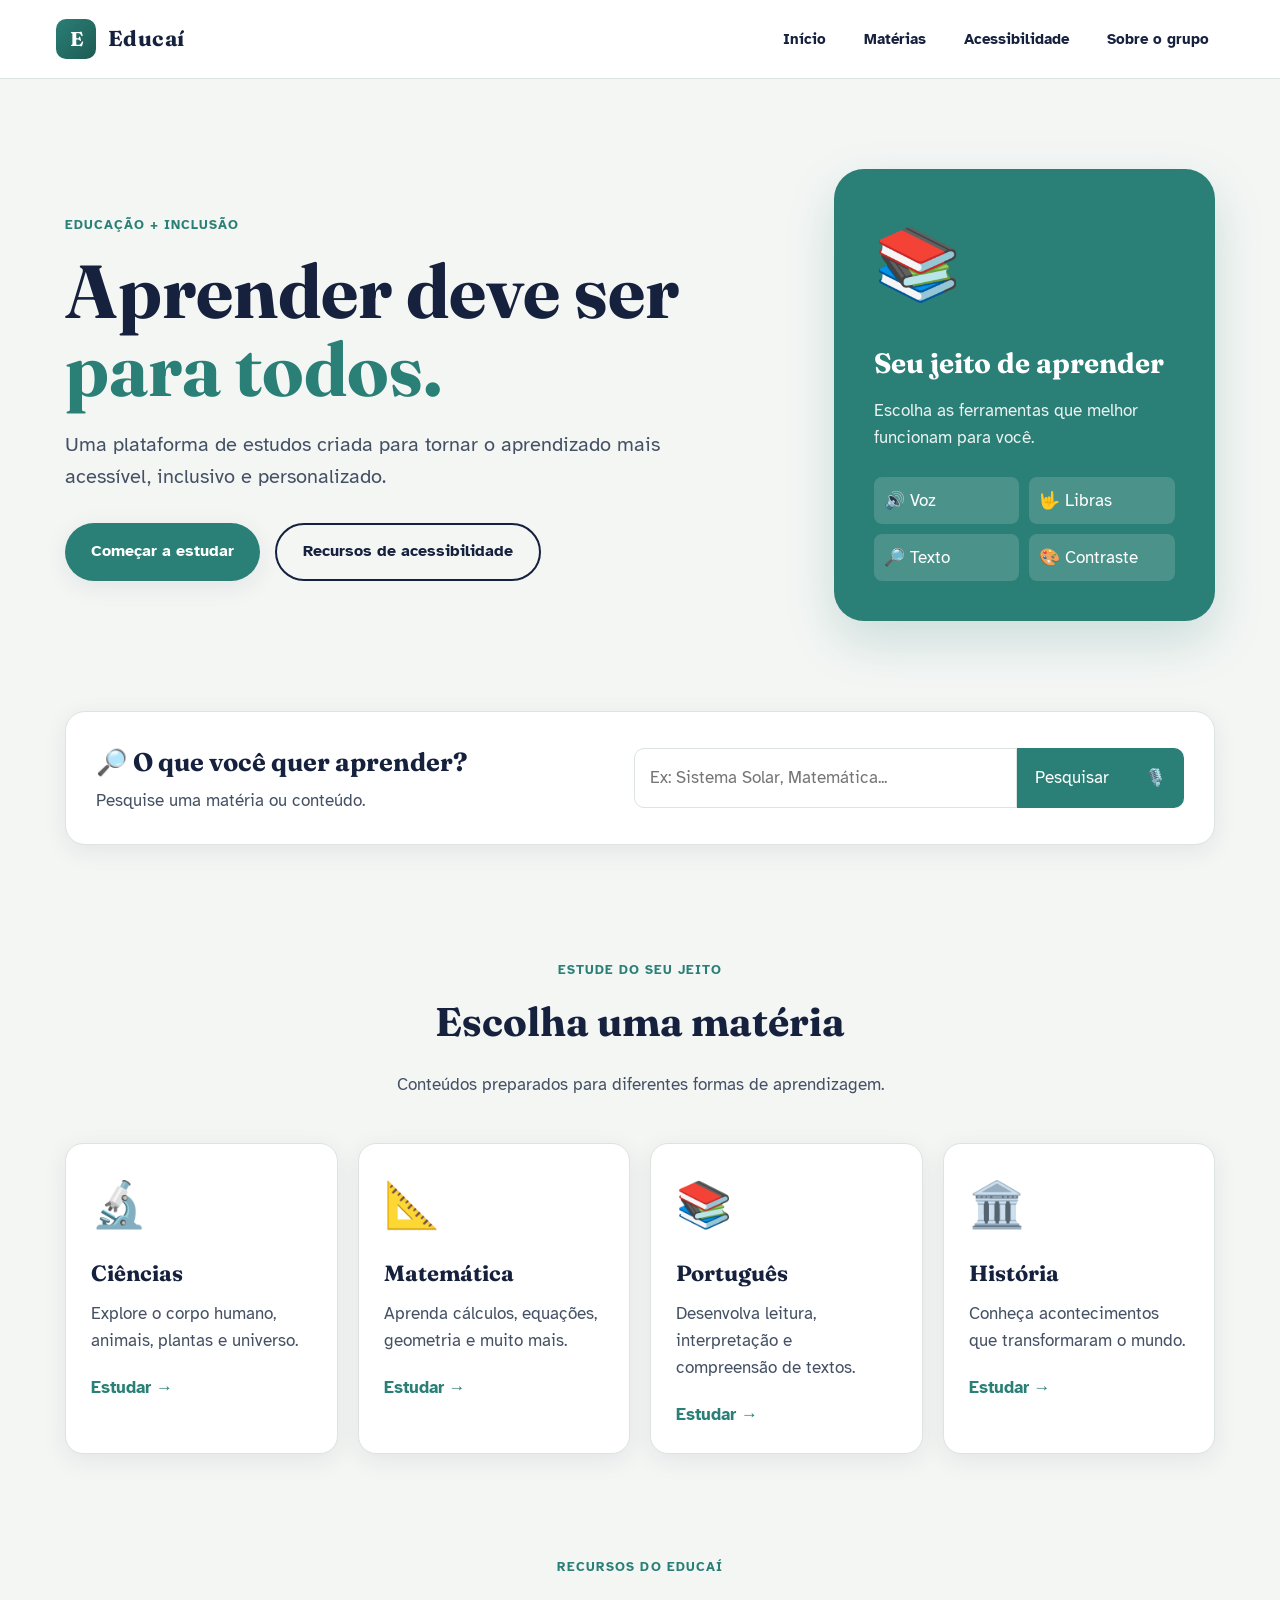
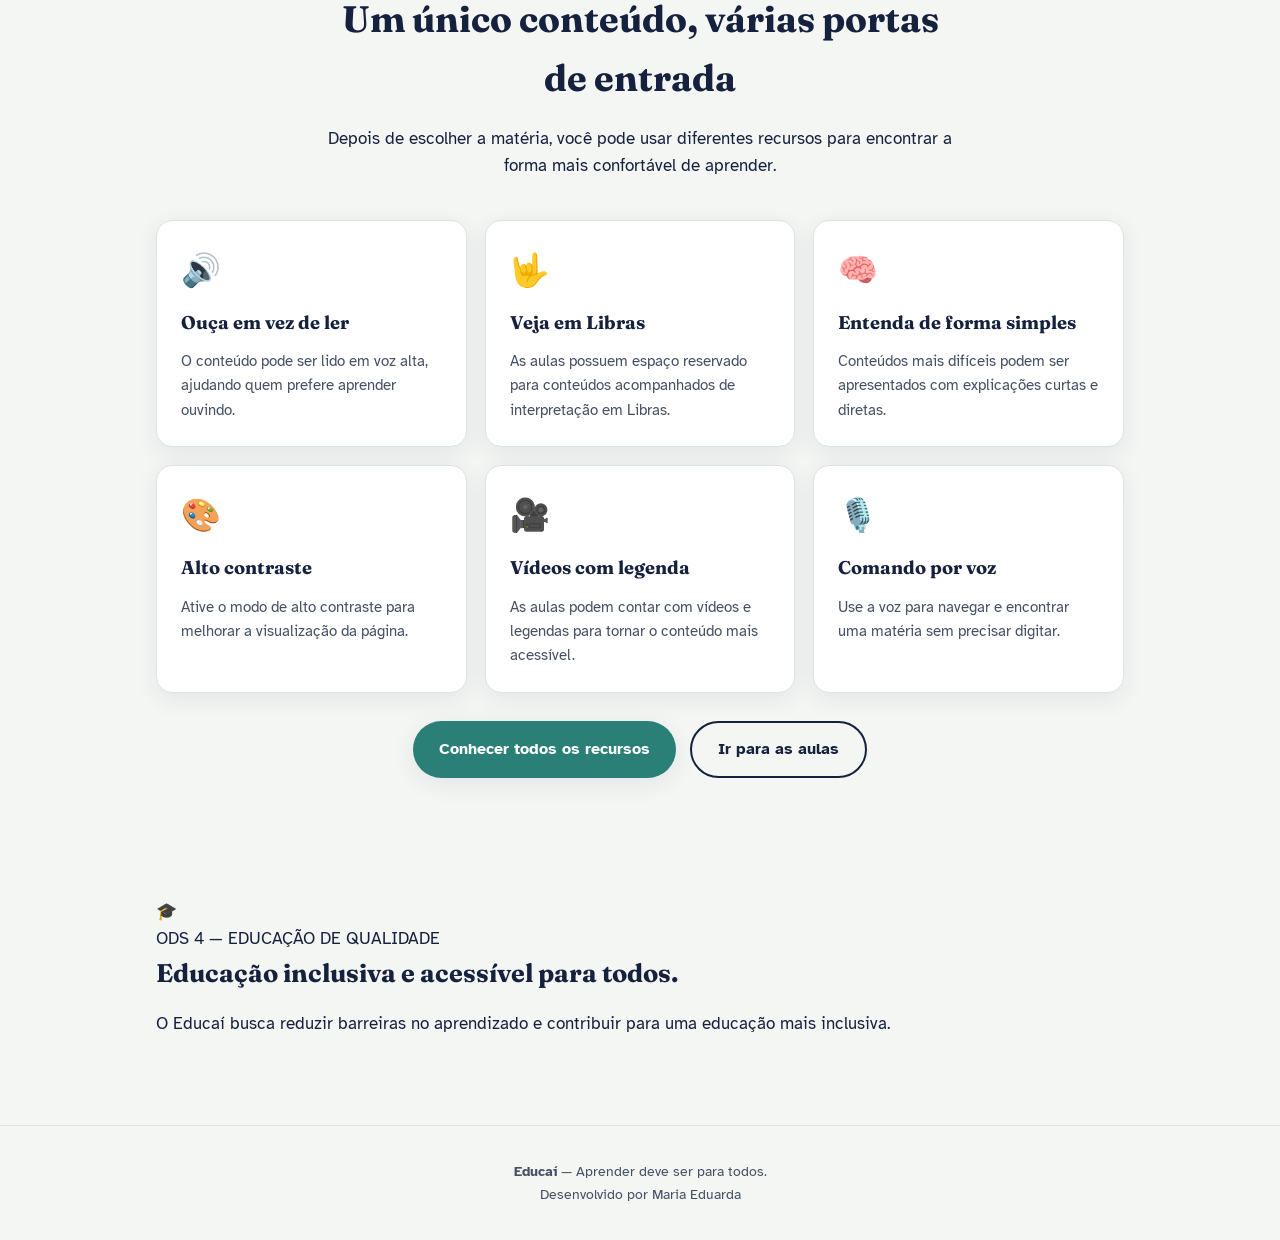
==== index.html @ 74d51c13 "inicio" ====
<!DOCTYPE html>
<html lang="en">
<head>
    <meta charset="UTF-8">
    <meta name="viewport" content="width=device-width, initial-scale=1.0">
    <title>Educaí - Aprender deve ser para todos</title>
    <link rel="stylesheet" href="css/style.css">
</head>
<body class="inicio">
<header class="top">
  <a class="logo" href="index.html" aria-label="Educaí - Início">
    <div class="logo-mark" aria-hidden="true">E</div>
    <span class="logo-text">Educaí</span>
  </a>
  <nav class="top-links" aria-label="Navegação principal">
    <a href="index.html" data-nav="inicio">Início</a>
    <a href="materias.html" data-nav="materias">Matérias</a>
    <a href="acessibilidade.html" data-nav="acessibilidade">Acessibilidade</a>
    <a href="sobre.html" data-nav="sobre">Sobre o grupo</a>
  </nav>
</header>

<main id="conteudo-principal">
  <section class="hero" id="inicio">
    <div class="hero-texto">
      <span class="tag">EDUCAÇÃO + INCLUSÃO</span>
      <h1>Aprender deve ser <span>para todos.</span></h1>
      <p>Uma plataforma de estudos criada para tornar o aprendizado mais acessível, inclusivo e personalizado.</p>

      <div class="botoes">
        <a href="#materias" class="btn btn-primary">Começar a estudar</a>
        <a href="acessibilidade.html" class="btn btn-ghost">Recursos de acessibilidade</a>
      </div>
    </div>

    <div class="hero-card" aria-label="Recursos de aprendizagem do Educaí">
      <div class="icone-grande">📚</div>
      <h2>Seu jeito de aprender</h2>
      <p>Escolha as ferramentas que melhor funcionam para você.</p>
      <div class="mini-recursos">
        <span>🔊 Voz</span>
        <span>🤟 Libras</span>
        <span>🔎 Texto</span>
        <span>🎨 Contraste</span>
      </div>
    </div>
  </section>

  <section class="pesquisa" aria-label="Pesquisa de conteúdos">
    <div>
      <h2>🔎 O que você quer aprender?</h2>
      <p>Pesquise uma matéria ou conteúdo.</p>
    </div>
    <form class="barra-pesquisa" id="form-pesquisa">
      <input type="text" id="pesquisa" placeholder="Ex: Sistema Solar, Matemática..." aria-label="Pesquisar conteúdo">
      <button type="submit">Pesquisar</button>
      <button type="button" class="voz" id="mic-search" aria-label="Pesquisar por voz" title="Pesquisar por voz">🎙️</button>
    </form>
  </section>

  <section class="materias" id="materias">
    <div class="titulo-secao">
      <span>ESTUDE DO SEU JEITO</span>
      <h2>Escolha uma matéria</h2>
      <p>Conteúdos preparados para diferentes formas de aprendizagem.</p>
    </div>

    <div class="cards-materias">
      <a href="materias.html#ciencias" class="materia">
        <div class="materia-icone">🔬</div>
        <h3>Ciências</h3>
        <p>Explore o corpo humano, animais, plantas e universo.</p>
        <span>Estudar →</span>
      </a>
      <a href="materias.html#matematica" class="materia">
        <div class="materia-icone">📐</div>
        <h3>Matemática</h3>
        <p>Aprenda cálculos, equações, geometria e muito mais.</p>
        <span>Estudar →</span>
      </a>
      <a href="materias.html#portugues" class="materia">
        <div class="materia-icone">📚</div>
        <h3>Português</h3>
        <p>Desenvolva leitura, interpretação e compreensão de textos.</p>
        <span>Estudar →</span>
      </a>
      <a href="materias.html#historia" class="materia">
        <div class="materia-icone">🏛️</div>
        <h3>História</h3>
        <p>Conheça acontecimentos que transformaram o mundo.</p>
        <span>Estudar →</span>
      </a>
    </div>
  </section>

  <section id="recursos-integrados">
    <div class="section-head">
      <p class="section-eyebrow">Recursos do Educaí</p>
      <h2>Um único conteúdo, várias portas de entrada</h2>
      <p>Depois de escolher a matéria, você pode usar diferentes recursos para encontrar a forma mais confortável de aprender.</p>
    </div>

    <div class="feature-grid">
      <div class="feature-card">
        <span class="emoji">🔊</span>
        <h3>Ouça em vez de ler</h3>
        <p>O conteúdo pode ser lido em voz alta, ajudando quem prefere aprender ouvindo.</p>
      </div>
      <div class="feature-card">
        <span class="emoji">🤟</span>
        <h3>Veja em Libras</h3>
        <p>As aulas possuem espaço reservado para conteúdos acompanhados de interpretação em Libras.</p>
      </div>
      <div class="feature-card">
        <span class="emoji">🧠</span>
        <h3>Entenda de forma simples</h3>
        <p>Conteúdos mais difíceis podem ser apresentados com explicações curtas e diretas.</p>
      </div>
      <div class="feature-card">
        <span class="emoji">🎨</span>
        <h3>Alto contraste</h3>
        <p>Ative o modo de alto contraste para melhorar a visualização da página.</p>
      </div>
      <div class="feature-card">
        <span class="emoji">🎥</span>
        <h3>Vídeos com legenda</h3>
        <p>As aulas podem contar com vídeos e legendas para tornar o conteúdo mais acessível.</p>
      </div>
      <div class="feature-card">
        <span class="emoji">🎙️</span>
        <h3>Comando por voz</h3>
        <p>Use a voz para navegar e encontrar uma matéria sem precisar digitar.</p>
      </div>
    </div>

    <div class="cta-row">
      <a class="btn btn-primary" href="acessibilidade.html">Conhecer todos os recursos</a>
      <a class="btn btn-ghost" href="materias.html">Ir para as aulas</a>
    </div>
  </section>

  <section class="ods" aria-label="Objetivo de Desenvolvimento Sustentável 4">
    <div class="ods-icon">🎓</div>
    <div>
      <span>ODS 4 — EDUCAÇÃO DE QUALIDADE</span>
      <h2>Educação inclusiva e acessível para todos.</h2>
      <p>O Educaí busca reduzir barreiras no aprendizado e contribuir para uma educação mais inclusiva.</p>
    </div>
  </section>
</main>

<footer>
  <strong>Educaí</strong> — Aprender deve ser para todos. <br>
  <span>Desenvolvido por Maria Eduarda</span>
</footer>
















</body>
</html>
---- css/style.css ----
@import url('https://fonts.googleapis.com/css2?family=Fraunces:ital,wght@0,500;0,600;0,700;1,500&family=Atkinson+Hyperlegible:wght@400;700&display=swap');

:root{
  --bg: #F4F6F4;
  --surface: #FFFFFF;
  --ink: #16213E;
  --ink-soft: #445064;
  --teal: #2A7F76;
  --teal-dark: #1E5B54;
  --gold: #C98A2C;
  --line: #DDE3DE;
  --radius: 16px;
  --font-scale: 1;
  --shadow: 0 6px 24px rgba(22,33,62,0.08);
}
body.contrast{
  --bg: #000000;
  --surface: #0A0A0A;
  --ink: #FFFFFF;
  --ink-soft: #FFEB99;
  --teal: #6BE4D6;
  --teal-dark: #6BE4D6;
  --gold: #FFD166;
  --line: #FFFFFF;
  --shadow: none;
}
*{box-sizing:border-box;}
html{scroll-behavior:smooth;}
body{
  margin:0;
  background:var(--bg);
  color:var(--ink);
  font-family:'Atkinson Hyperlegible', sans-serif;
  font-size:calc(17px * var(--font-scale));
  line-height:1.6;
  transition:background .25s ease, color .25s ease;
}
h1,h2,h3{font-family:'Fraunces', serif; color:var(--ink); margin:0 0 .4em;}
a{color:inherit;}
.skip-link{
  position:absolute; left:-999px; top:0; background:var(--teal); color:#fff;
  padding:10px 16px; border-radius:0 0 8px 0; z-index:200;
}
.skip-link:focus{left:0;}

/* Braille dot motif — signature element */
.braille-row{ display:flex; gap:10px; align-items:center; }
.braille-cell{ display:inline-grid; grid-template-columns:repeat(2,6px); grid-template-rows:repeat(3,6px); gap:3px; }
.braille-cell span{ width:6px; height:6px; border-radius:50%; background:var(--gold); opacity:.35; }
.braille-cell span.on{ opacity:1; }

header.top{
  display:flex; align-items:center; justify-content:space-between;
  padding:18px clamp(20px,5vw,56px);
  border-bottom:1px solid var(--line);
  background:var(--surface);
  position:sticky; top:0; z-index:50;
  flex-wrap:wrap; gap:14px;
}
.logo{ display:flex; align-items:center; gap:12px; text-decoration:none; }
.logo-mark{
  width:40px;height:40px;border-radius:10px;
  background:linear-gradient(135deg,var(--teal),var(--teal-dark));
  display:grid;place-items:center;color:#fff;font-family:'Fraunces',serif;font-weight:700;font-size:20px;
  flex-shrink:0;
}
.logo-text{font-family:'Fraunces',serif;font-weight:700;font-size:1.35rem;letter-spacing:.02em;color:var(--ink);}
nav.top-links{display:flex; gap:8px; font-weight:700; font-size:.95rem; flex-wrap:wrap;}
nav.top-links a{
  text-decoration:none; padding:8px 14px; border-radius:999px; border:1.5px solid transparent;
}
nav.top-links a:hover, nav.top-links a:focus-visible{border-color:var(--gold);}
nav.top-links a.active{ background:var(--teal); color:#fff; }

.page-hero{
  padding:clamp(36px,6vw,64px) clamp(20px,5vw,56px) 34px;
  text-align:center; max-width:920px; margin:0 auto;
}
.page-hero .braille-row{justify-content:center; margin-bottom:20px;}
.page-hero h1{ font-size:clamp(2rem,4.4vw,3.1rem); line-height:1.08; }
.page-hero h1 em{ font-style:normal; color:var(--teal); }
.page-hero p.lede{ font-size:1.15rem; color:var(--ink-soft); max-width:640px; margin:16px auto 0;}

.cta-row{display:flex; gap:14px; justify-content:center; flex-wrap:wrap; margin-top:28px;}
.btn{
  font:inherit; font-weight:700; border:none; border-radius:999px;
  padding:14px 26px; cursor:pointer; font-size:1rem; text-decoration:none; display:inline-flex; align-items:center; gap:8px;
  transition:transform .15s ease, box-shadow .15s ease;
}
.btn:focus-visible, button:focus-visible, [tabindex]:focus-visible, a:focus-visible{
  outline:3px solid var(--gold); outline-offset:3px;
}
.btn-primary{ background:var(--teal); color:#fff; box-shadow:var(--shadow);}
.btn-primary:hover{ transform:translateY(-2px); }
.btn-ghost{ background:transparent; border:2px solid var(--ink); color:var(--ink); }

section{ padding:20px clamp(20px,5vw,56px) 70px; max-width:1080px; margin:0 auto; }
section.narrow{ max-width:820px; }
.section-eyebrow{ font-weight:700; color:var(--teal); letter-spacing:.08em; text-transform:uppercase; font-size:.8rem; }
.section-head{ text-align:center; max-width:640px; margin:0 auto 40px; }
.section-head h2{ font-size:clamp(1.7rem,3vw,2.3rem); }

.subjects{ display:grid; grid-template-columns:repeat(auto-fit,minmax(190px,1fr)); gap:18px; }
.subject-card{
  background:var(--surface); border:1px solid var(--line); border-radius:var(--radius);
  padding:22px; text-align:left; cursor:pointer; font:inherit; color:var(--ink);
  box-shadow:var(--shadow); display:flex; flex-direction:column; gap:10px; text-decoration:none;
}
.subject-card:hover, .subject-card.active{ border-color:var(--teal); transform:translateY(-3px); }
.subject-card .emoji{ font-size:1.8rem; }
.subject-card h3{ font-size:1.05rem; margin:0; }
.subject-card p{ margin:0; font-size:.9rem; color:var(--ink-soft); }

/* Lesson viewer */
.lesson{
  background:var(--surface); border:1px solid var(--line); border-radius:var(--radius);
  box-shadow:var(--shadow); overflow:hidden; margin-top:10px;
}
.lesson-toolbar{
  display:flex; flex-wrap:wrap; gap:8px; padding:16px 20px;
  background:var(--bg); border-bottom:1px solid var(--line);
}
.tool-btn{
  display:flex; align-items:center; gap:8px; font:inherit; font-weight:700; font-size:.88rem;
  background:var(--surface); border:1.5px solid var(--line); color:var(--ink);
  border-radius:999px; padding:9px 16px; cursor:pointer;
}
.tool-btn[aria-pressed="true"]{ background:var(--teal); color:#fff; border-color:var(--teal); }
.tool-btn:hover{ border-color:var(--teal); }

.lesson-body{ padding:clamp(20px,4vw,36px); display:grid; gap:26px; grid-template-columns:1.5fr 1fr; }
@media (max-width:760px){ .lesson-body{ grid-template-columns:1fr; } }

.lesson-text h3{ font-size:1.5rem; margin-bottom:14px; }
.lesson-text p{ margin:0 0 14px; }
.lesson-text .simple-badge{
  display:inline-block; font-size:.75rem; font-weight:700; color:var(--teal-dark);
  background:color-mix(in srgb, var(--teal) 15%, transparent); padding:4px 10px; border-radius:999px; margin-bottom:12px;
}

.libras-box{
  border:2px dashed var(--teal); border-radius:12px; background:color-mix(in srgb, var(--teal) 6%, transparent);
  padding:22px; text-align:center; display:none; flex-direction:column; align-items:center; gap:10px;
}
.libras-box.show{ display:flex; }
.libras-box .hand{ font-size:2.4rem; }

video{ width:100%; border-radius:12px; display:block; background:#000; }
.video-wrap{ position:relative; }
.caption-toggle{ position:absolute; bottom:10px; right:10px; }

.activity{ margin-top:22px; padding-top:22px; border-top:1px solid var(--line); }
.activity label{ display:block; font-weight:700; margin-bottom:10px; }
.activity .answer-row{ display:flex; gap:10px; flex-wrap:wrap; }
.activity input[type=text]{
  flex:1; min-width:200px; padding:12px 14px; border-radius:10px; border:1.5px solid var(--line);
  font:inherit; background:var(--surface); color:var(--ink);
}
.activity-feedback{ margin-top:10px; font-weight:700; }
.activity-feedback.ok{ color:var(--teal-dark); }

.voice-search{
  display:flex; gap:8px; max-width:520px; margin:0 auto 8px;
  background:var(--surface); border:1.5px solid var(--line); border-radius:999px; padding:6px 6px 6px 18px;
}
.voice-search input{ flex:1; border:none; background:transparent; font:inherit; color:var(--ink); }
.voice-search input:focus{ outline:none; }
.mic-btn{
  width:42px; height:42px; border-radius:50%; border:none; cursor:pointer;
  background:var(--teal); color:#fff; font-size:1.1rem; display:grid; place-items:center; flex-shrink:0;
}
.mic-btn.listening{ background:#D9534F; animation:pulse 1s infinite; }
@keyframes pulse{ 0%,100%{ box-shadow:0 0 0 0 rgba(217,83,79,.5);} 50%{ box-shadow:0 0 0 10px rgba(217,83,79,0);} }
.voice-hint{ text-align:center; font-size:.85rem; color:var(--ink-soft); }

/* Feature grid (Acessibilidade page) */
.feature-grid{ display:grid; grid-template-columns:repeat(auto-fit,minmax(260px,1fr)); gap:18px; }
.feature-card{
  background:var(--surface); border:1px solid var(--line); border-radius:var(--radius);
  padding:24px; box-shadow:var(--shadow); display:flex; flex-direction:column; gap:12px;
}
.feature-card .emoji{ font-size:2rem; }
.feature-card h3{ font-size:1.15rem; margin:0; }
.feature-card p{ margin:0; color:var(--ink-soft); font-size:.95rem; }
.feature-card .demo-area{ margin-top:auto; padding-top:10px; border-top:1px solid var(--line); }
.feature-demo-text{ font-size:.95rem; padding:10px 0; }

/* Sobre page */
.team-grid{ display:grid; grid-template-columns:repeat(auto-fit,minmax(200px,1fr)); gap:16px; }
.team-card{
  background:var(--surface); border:1px solid var(--line); border-radius:var(--radius);
  padding:20px; text-align:center; box-shadow:var(--shadow);
}
.team-avatar{
  width:64px; height:64px; border-radius:50%; margin:0 auto 12px; display:grid; place-items:center;
  background:linear-gradient(135deg,var(--teal),var(--gold)); color:#fff; font-family:'Fraunces',serif; font-weight:700; font-size:1.4rem;
}
.team-card h3{ font-size:1rem; margin:0 0 4px; }
.team-card p{ margin:0; font-size:.85rem; color:var(--ink-soft); }
.timeline{ display:grid; gap:14px; }
.timeline-item{ display:flex; gap:14px; align-items:flex-start; }
.timeline-dot{ width:12px;height:12px;border-radius:50%; background:var(--teal); margin-top:6px; flex-shrink:0; }
.timeline-item h4{ margin:0 0 2px; font-size:1rem; }
.timeline-item p{ margin:0; color:var(--ink-soft); font-size:.9rem; }

footer{ padding:34px clamp(20px,5vw,56px); text-align:center; color:var(--ink-soft); font-size:.9rem; border-top:1px solid var(--line); }

/* Floating accessibility dock — present on every page */
.a11y-dock{
  position:fixed; right:18px; bottom:18px; z-index:120;
  background:var(--surface); border:1px solid var(--line); border-radius:20px;
  box-shadow:0 12px 32px rgba(0,0,0,.18); width:270px; overflow:hidden;
  font-size:15px;
}
.a11y-dock-header{
  display:flex; align-items:center; justify-content:space-between; gap:10px;
  padding:14px 16px; background:var(--ink); color:#fff; cursor:pointer;
}
body.contrast .a11y-dock-header{ background:var(--gold); color:#000; }
.a11y-dock-header strong{ font-family:'Fraunces',serif; font-size:1rem; }
.a11y-dock-body{ padding:14px 16px 18px; display:grid; gap:12px; }
.a11y-dock.collapsed .a11y-dock-body{ display:none; }
.a11y-row{ display:flex; align-items:center; justify-content:space-between; gap:10px; }
.a11y-row span{ font-weight:700; font-size:.9rem; }
.stepper{ display:flex; align-items:center; gap:6px; }
.stepper button{
  width:30px; height:30px; border-radius:8px; border:1.5px solid var(--line); background:var(--bg);
  color:var(--ink); font-weight:700; cursor:pointer; font-size:1rem;
}
.toggle{
  width:44px; height:26px; border-radius:999px; background:var(--line); border:none; cursor:pointer; position:relative; flex-shrink:0;
}
.toggle::after{
  content:""; position:absolute; top:3px; left:3px; width:20px; height:20px; border-radius:50%; background:#fff;
  transition:transform .18s ease; box-shadow:0 1px 3px rgba(0,0,0,.3);
}
.toggle[aria-pressed="true"]{ background:var(--teal); }
.toggle[aria-pressed="true"]::after{ transform:translateX(18px); }
.dock-toggle-btn{ background:none; border:none; color:#fff; font-size:1.1rem; cursor:pointer; line-height:1; }
body.contrast .dock-toggle-btn{ color:#000; }

.visually-hidden{ position:absolute; width:1px;height:1px; overflow:hidden; clip:rect(0 0 0 0); }

/* ===== EDUCAÍ — identidade da página inicial integrada ===== */
.hero{
  max-width:1200px; margin:auto; padding:90px 25px;
  display:grid; grid-template-columns:1.3fr .7fr; gap:60px; align-items:center;
}
.hero-texto .tag{ color:var(--teal); font-size:13px; font-weight:800; letter-spacing:1px; }
.hero h1{ font-size:clamp(45px,6vw,75px); line-height:1.05; margin:15px 0; color:var(--ink); }
.hero h1 span{ color:var(--teal); }
.hero-texto > p{ font-size:20px; color:var(--ink-soft); max-width:650px; }
.hero .botoes{ display:flex; gap:15px; margin-top:30px; flex-wrap:wrap; }
.hero-card{
  background:var(--teal); color:white; padding:40px; border-radius:30px;
  box-shadow:0 20px 50px rgba(42,127,118,.20);
}
.hero-card .icone-grande{ font-size:70px; margin-bottom:20px; }
.hero-card h2{ font-size:28px; color:white; }
.hero-card p{ margin:10px 0 25px; opacity:.9; }
.mini-recursos{ display:grid; grid-template-columns:1fr 1fr; gap:10px; }
.mini-recursos span{ background:rgba(255,255,255,.15); padding:10px; border-radius:8px; }

.pesquisa{
  max-width:1150px; margin:0 auto 10px; background:var(--surface); padding:30px;
  border-radius:20px; display:flex; justify-content:space-between; align-items:center; gap:30px;
  border:1px solid var(--line); box-shadow:var(--shadow);
}
.pesquisa h2{ color:var(--ink); margin:0 0 4px; }
.pesquisa p{ color:var(--ink-soft); margin:0; }
.barra-pesquisa{ display:flex; flex:1; max-width:550px; }
.barra-pesquisa input{ width:100%; border:1px solid var(--line); padding:15px; font-size:16px; border-radius:10px 0 0 10px; outline:none; background:var(--surface); color:var(--ink); font:inherit; }
.barra-pesquisa button{ border:none; background:var(--teal); color:white; padding:0 18px; cursor:pointer; font-weight:bold; font:inherit; }
.barra-pesquisa button[type=submit]{ border-radius:0; }
.barra-pesquisa .voz{ border-radius:0 10px 10px 0; }

.materias{ max-width:1200px; margin:auto; padding:100px 25px 70px; }
.titulo-secao{ text-align:center; margin-bottom:45px; }
.titulo-secao span{ color:var(--teal); font-size:13px; font-weight:800; letter-spacing:1px; }
.titulo-secao h2{ font-size:40px; color:var(--ink); margin:8px 0; }
.titulo-secao p{ color:var(--ink-soft); }
.cards-materias{ display:grid; grid-template-columns:repeat(4,1fr); gap:20px; }
.materia{
  background:var(--surface); border:1px solid var(--line); border-radius:18px; padding:25px;
  transition:.3s; text-decoration:none; color:var(--ink); box-shadow:var(--shadow);
}
.materia:hover{ transform:translateY(-7px); border-color:var(--teal); }
.materia-icone{ font-size:45px; margin-bottom:15px; }
.materia h3{ font-size:22px; margin:0; }
.materia p{ color:var(--ink-soft); margin:8px 0 20px; }
.materia span{ color:var(--teal); font-weight:bold; }

.ods{ margin-top:30px !important; }

@media (max-width:900px){
  .hero{ grid-template-columns:1fr; }
  .cards-materias{ grid-template-columns:1fr 1fr; }
  .pesquisa{ margin:0 25px 10px; flex-direction:column; align-items:stretch; }
  .barra-pesquisa{ max-width:none; }
}
@media (max-width:650px){
  header.top{ justify-content:center; }
  .top-links{ justify-content:center; width:100%; }
  .top-links a{ padding:7px 10px; font-size:.88rem; }
  .hero{ padding-top:60px; }
  .hero h1{ font-size:45px; }
  .cards-materias{ grid-template-columns:1fr; }
  .materias{ padding-top:70px; }
  .titulo-secao h2{ font-size:32px; }
  .pesquisa{ padding:22px; }
  .barra-pesquisa{ flex-wrap:wrap; gap:8px; }
  .barra-pesquisa input{ border-radius:10px; }
  .barra-pesquisa button{ min-height:46px; border-radius:10px !important; }
  .barra-pesquisa button[type=submit]{ flex:1; }
  .barra-pesquisa .voz{ width:52px; }
}
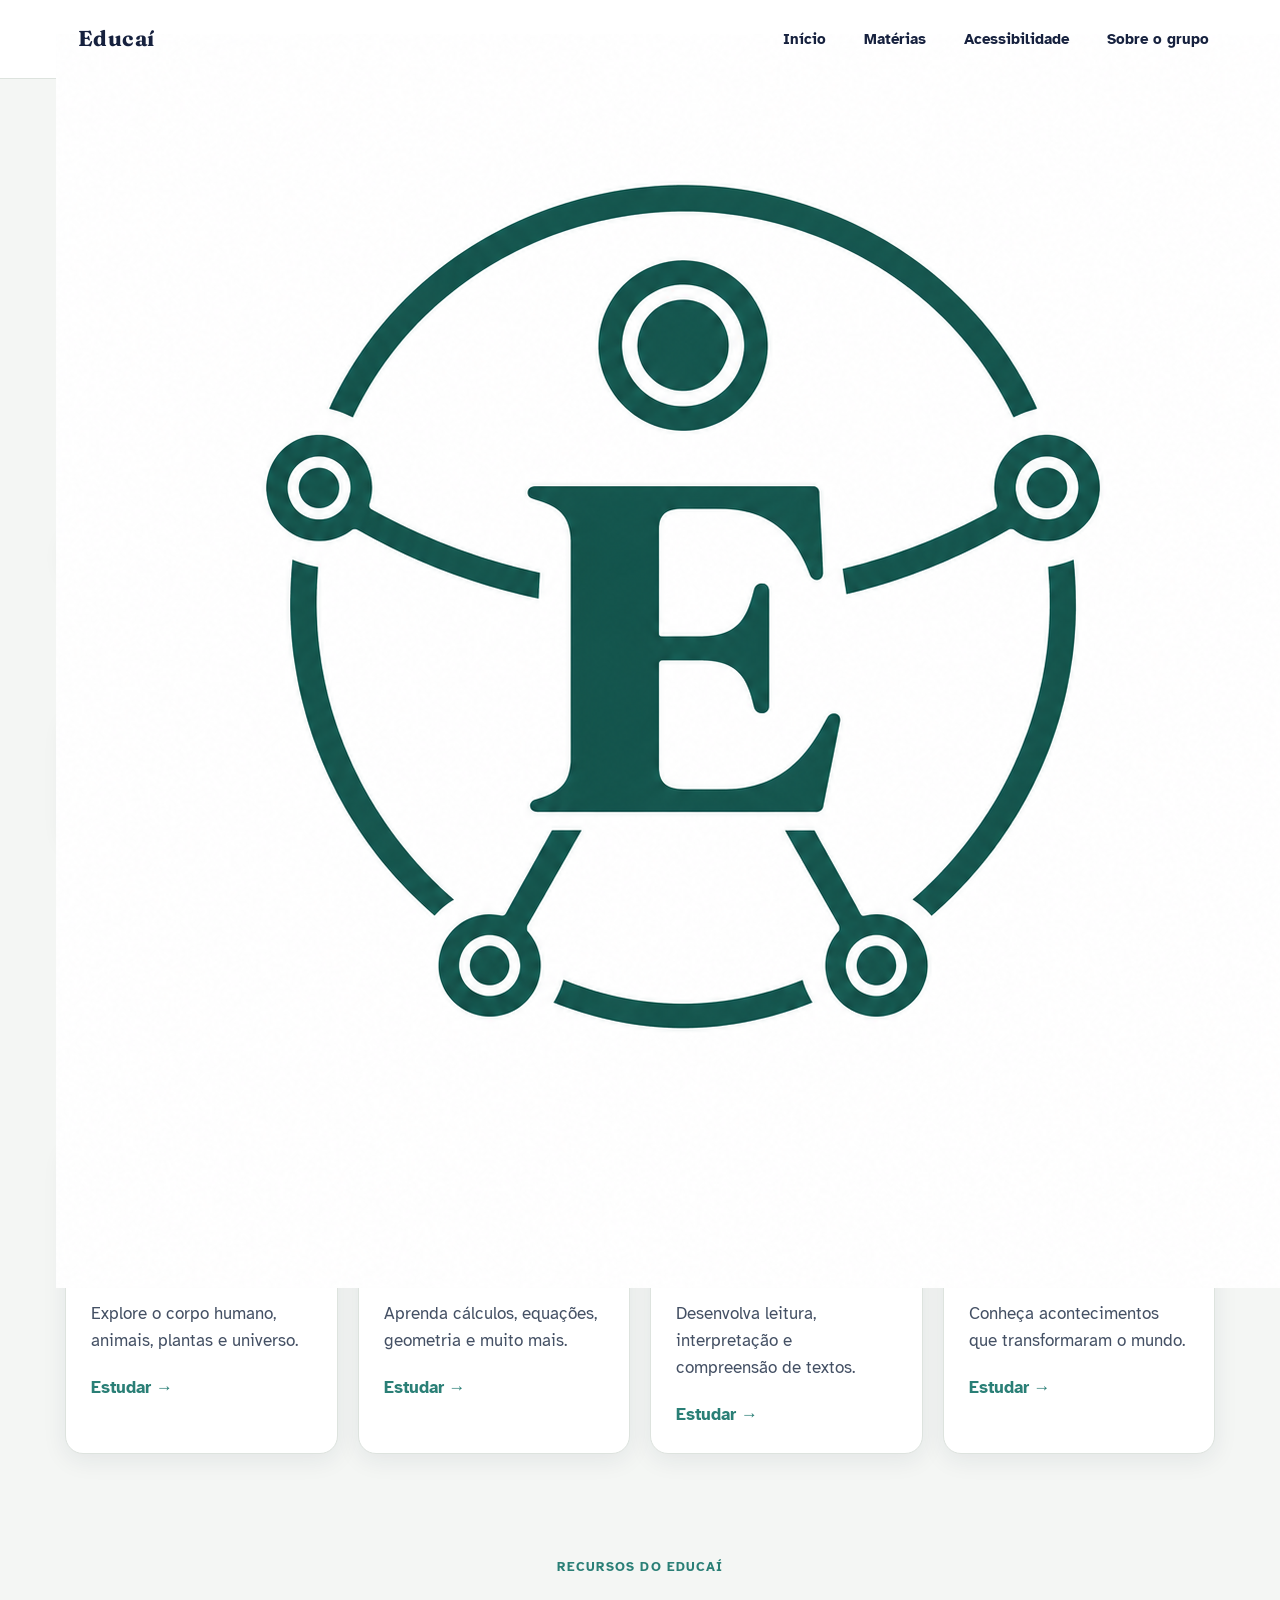
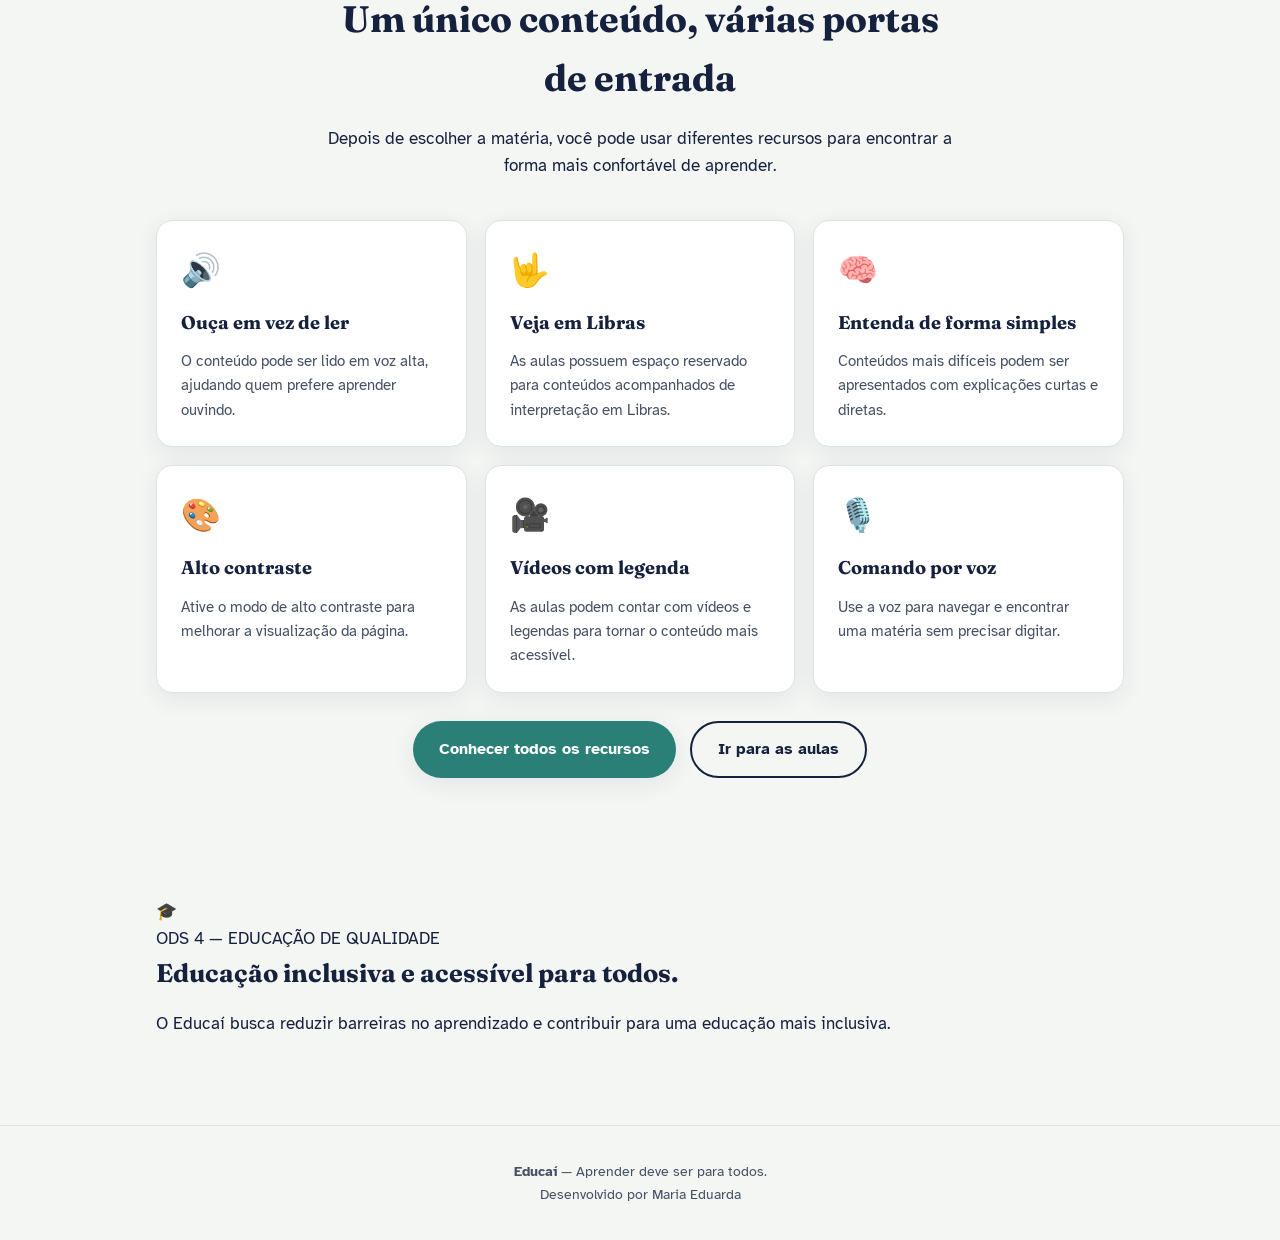
==== commit 78700f26: "arrumar_maria_logo" ====
--- a/index.html
+++ b/index.html
@@ -1,5 +1,5 @@
 <!DOCTYPE html>
-<html lang="en">
+<html lang="ptbr">
 <head>
     <meta charset="UTF-8">
     <meta name="viewport" content="width=device-width, initial-scale=1.0">
@@ -9,7 +9,7 @@
 <body class="inicio">
 <header class="top">
   <a class="logo" href="index.html" aria-label="Educaí - Início">
-    <div class="logo-mark" aria-hidden="true">E</div>
+    <div class="logo-mark" aria-hidden="true"><img src="img/logo/logo.png" alt=""></div>
     <span class="logo-text">Educaí</span>
   </a>
   <nav class="top-links" aria-label="Navegação principal">
--- a/css/style.css
+++ b/css/style.css
@@ -59,7 +59,7 @@
 }
 .logo{ display:flex; align-items:center; gap:12px; text-decoration:none; }
 .logo-mark{
-  width:40px;height:40px;border-radius:10px;
+  width:10px;height:10px;border-radius:10px;
   background:linear-gradient(135deg,var(--teal),var(--teal-dark));
   display:grid;place-items:center;color:#fff;font-family:'Fraunces',serif;font-weight:700;font-size:20px;
   flex-shrink:0;
